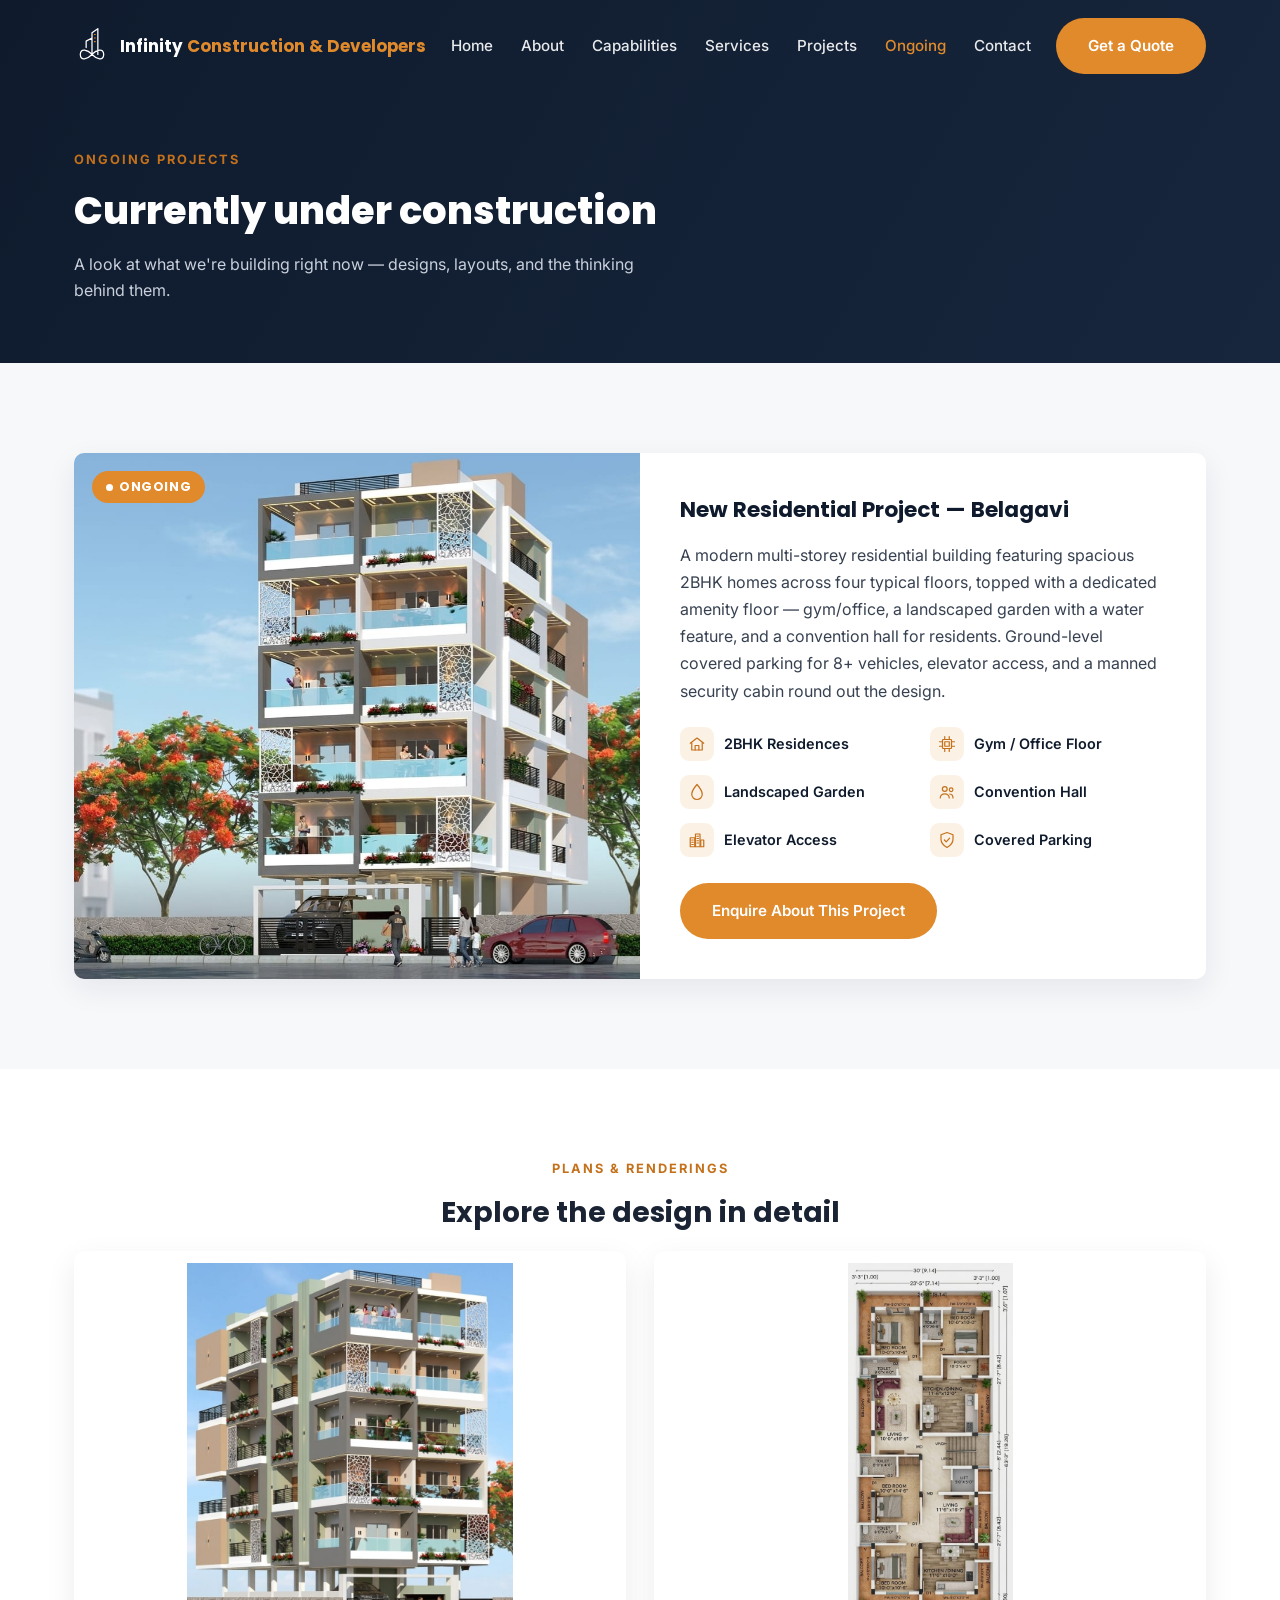
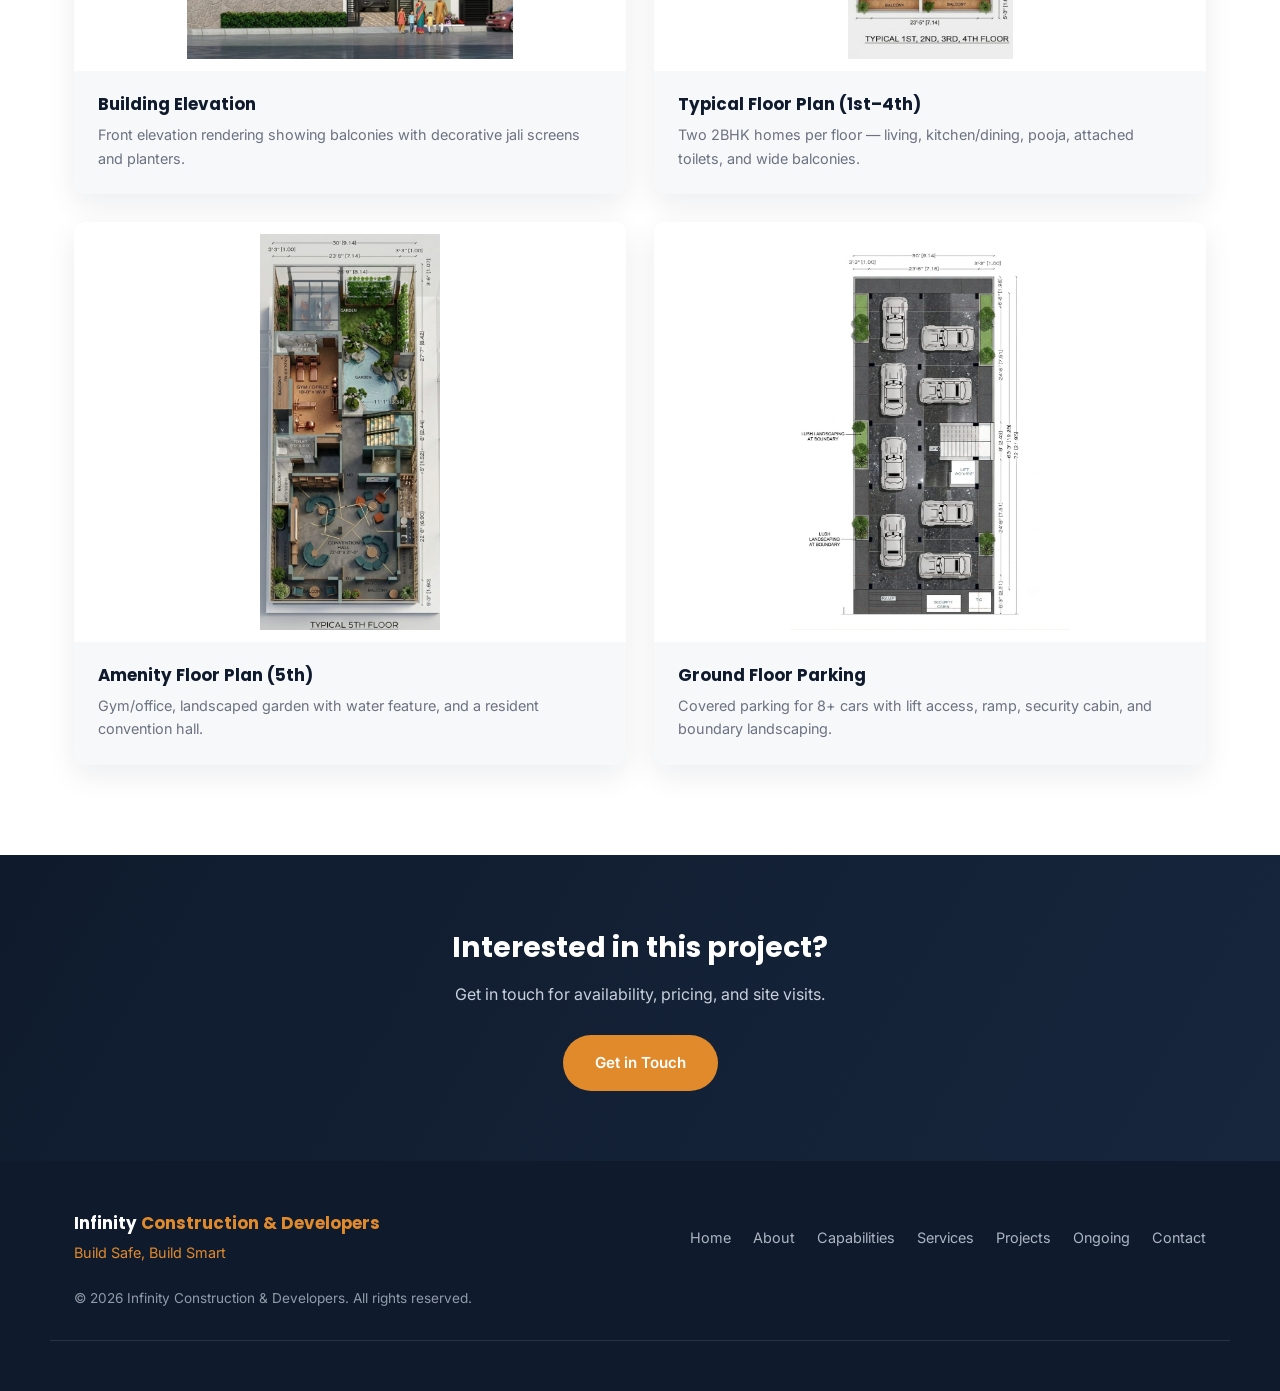
==== ongoing-projects.html @ 9ca8e233 "Move Ongoing Projects to dedicated page with plans gallery, keep homepage teaser" ====
<!DOCTYPE html>
<html lang="en">
<head>
<meta charset="UTF-8">
<meta name="viewport" content="width=device-width, initial-scale=1.0">
<title>Ongoing Projects | Infinity Construction & Developers</title>
<meta name="description" content="Ongoing construction projects by Infinity Construction & Developers in Belagavi — floor plans, amenities, and elevation renderings of residential developments currently under construction.">
<link rel="icon" type="image/svg+xml" href="images/logo.svg">
<link rel="alternate icon" href="images/logo.png">
<link rel="preconnect" href="https://fonts.googleapis.com">
<link rel="preconnect" href="https://fonts.gstatic.com" crossorigin>
<link href="https://fonts.googleapis.com/css2?family=Poppins:wght@500;600;700;800&family=Inter:wght@400;500;600&display=swap" rel="stylesheet">
<link rel="stylesheet" href="css/style.css">
</head>
<body>

<!-- ICON SPRITE -->
<svg style="display:none" aria-hidden="true">
  <symbol id="icon-home" viewBox="0 0 24 24" fill="none" stroke="currentColor" stroke-width="1.6" stroke-linecap="round" stroke-linejoin="round">
    <path d="M3 11l9-7 9 7"/><path d="M5 10v10h14V10"/><path d="M9.5 20v-6h5v6"/>
  </symbol>
  <symbol id="icon-city" viewBox="0 0 24 24" fill="none" stroke="currentColor" stroke-width="1.6" stroke-linecap="round" stroke-linejoin="round">
    <rect x="3" y="9" width="6" height="12"/><rect x="10" y="4" width="6" height="17"/><rect x="17" y="12" width="4" height="9"/><path d="M5 12h2M5 15h2M5 18h2M12 7h2M12 10h2M12 13h2M12 16h2"/>
  </symbol>
  <symbol id="icon-droplet" viewBox="0 0 24 24" fill="none" stroke="currentColor" stroke-width="1.6" stroke-linecap="round" stroke-linejoin="round">
    <path d="M12 2s7 8 7 13a7 7 0 0 1-14 0c0-5 7-13 7-13z"/>
  </symbol>
  <symbol id="icon-shield" viewBox="0 0 24 24" fill="none" stroke="currentColor" stroke-width="1.6" stroke-linecap="round" stroke-linejoin="round">
    <path d="M12 2l8 3v6c0 5-3.5 8.5-8 11-4.5-2.5-8-6-8-11V5z"/><path d="M8.5 12l2.5 2.5 4.5-5"/>
  </symbol>
  <symbol id="icon-cpu" viewBox="0 0 24 24" fill="none" stroke="currentColor" stroke-width="1.6" stroke-linecap="round" stroke-linejoin="round">
    <rect x="6" y="6" width="12" height="12" rx="1"/><rect x="9" y="9" width="6" height="6"/><path d="M9 2v3M15 2v3M9 19v3M15 19v3M2 9h3M2 15h3M19 9h3M19 15h3"/>
  </symbol>
  <symbol id="icon-users" viewBox="0 0 24 24" fill="none" stroke="currentColor" stroke-width="1.6" stroke-linecap="round" stroke-linejoin="round">
    <circle cx="9" cy="8" r="3.2"/><path d="M3 20c0-3.3 2.7-5.5 6-5.5s6 2.2 6 5.5"/><circle cx="17.5" cy="9" r="2.4"/><path d="M15.7 14.7c2.6.3 4.3 2.2 4.3 5.3"/>
  </symbol>
</svg>

<header class="site-header scrolled" id="header">
  <div class="container header-inner">
    <a href="index.html" class="logo">
      <img src="images/logo.svg" alt="Infinity Construction & Developers logo">
      <span class="logo-text">Infinity <em>Construction &amp; Developers</em></span>
    </a>
    <nav class="main-nav" id="mainNav">
      <a href="index.html">Home</a>
      <a href="index.html#about">About</a>
      <a href="index.html#capabilities">Capabilities</a>
      <a href="index.html#services">Services</a>
      <a href="index.html#projects">Projects</a>
      <a href="ongoing-projects.html" class="active">Ongoing</a>
      <a href="index.html#contact">Contact</a>
    </nav>
    <a href="index.html#contact" class="btn btn-primary nav-cta">Get a Quote</a>
    <button class="nav-toggle" id="navToggle" aria-label="Toggle navigation" aria-expanded="false">
      <span></span><span></span><span></span>
    </button>
  </div>
</header>

<main>

  <!-- PAGE BANNER -->
  <section class="page-banner">
    <div class="container">
      <p class="section-eyebrow">Ongoing Projects</p>
      <h1>Currently under construction</h1>
      <p class="page-banner-sub">A look at what we're building right now — designs, layouts, and the thinking behind them.</p>
    </div>
  </section>

  <!-- FEATURED ONGOING PROJECT -->
  <section class="ongoing" id="ongoing">
    <div class="container">
      <div class="ongoing-card reveal">
        <div class="ongoing-media">
          <img src="images/ongoing-elevation-1.jpg" alt="New residential project elevation, Belagavi">
          <span class="ongoing-status">Ongoing</span>
        </div>
        <div class="ongoing-info">
          <h3>New Residential Project — Belagavi</h3>
          <p>A modern multi-storey residential building featuring spacious 2BHK homes across four typical floors, topped with a dedicated amenity floor — gym/office, a landscaped garden with a water feature, and a convention hall for residents. Ground-level covered parking for 8+ vehicles, elevator access, and a manned security cabin round out the design.</p>
          <ul class="ongoing-features">
            <li><span class="icon-badge icon-badge--sm"><svg class="icon"><use href="#icon-home"></use></svg></span>2BHK Residences</li>
            <li><span class="icon-badge icon-badge--sm"><svg class="icon"><use href="#icon-cpu"></use></svg></span>Gym / Office Floor</li>
            <li><span class="icon-badge icon-badge--sm"><svg class="icon"><use href="#icon-droplet"></use></svg></span>Landscaped Garden</li>
            <li><span class="icon-badge icon-badge--sm"><svg class="icon"><use href="#icon-users"></use></svg></span>Convention Hall</li>
            <li><span class="icon-badge icon-badge--sm"><svg class="icon"><use href="#icon-city"></use></svg></span>Elevator Access</li>
            <li><span class="icon-badge icon-badge--sm"><svg class="icon"><use href="#icon-shield"></use></svg></span>Covered Parking</li>
          </ul>
          <a href="index.html#contact" class="btn btn-primary">Enquire About This Project</a>
        </div>
      </div>
    </div>
  </section>

  <!-- PLANS & RENDERINGS -->
  <section class="plans">
    <div class="container">
      <p class="section-eyebrow center reveal">Plans &amp; Renderings</p>
      <h2 class="section-title center reveal">Explore the design in detail</h2>
      <div class="plan-grid">
        <figure class="plan-card reveal">
          <img src="images/ongoing-elevation-2.jpg" alt="Building elevation rendering, front view" loading="lazy">
          <figcaption>
            <h3>Building Elevation</h3>
            <p>Front elevation rendering showing balconies with decorative jali screens and planters.</p>
          </figcaption>
        </figure>
        <figure class="plan-card reveal">
          <img src="images/ongoing-floorplan-typical.jpg" alt="Typical 1st to 4th floor layout plan" loading="lazy">
          <figcaption>
            <h3>Typical Floor Plan (1st–4th)</h3>
            <p>Two 2BHK homes per floor — living, kitchen/dining, pooja, attached toilets, and wide balconies.</p>
          </figcaption>
        </figure>
        <figure class="plan-card reveal">
          <img src="images/ongoing-floorplan-5th.jpg" alt="5th floor amenity layout plan" loading="lazy">
          <figcaption>
            <h3>Amenity Floor Plan (5th)</h3>
            <p>Gym/office, landscaped garden with water feature, and a resident convention hall.</p>
          </figcaption>
        </figure>
        <figure class="plan-card reveal">
          <img src="images/ongoing-parking.jpg" alt="Ground floor parking layout plan" loading="lazy">
          <figcaption>
            <h3>Ground Floor Parking</h3>
            <p>Covered parking for 8+ cars with lift access, ramp, security cabin, and boundary landscaping.</p>
          </figcaption>
        </figure>
      </div>
    </div>
  </section>

  <!-- CTA BANNER -->
  <section class="cta-banner">
    <div class="container cta-inner">
      <h2>Interested in this project?</h2>
      <p>Get in touch for availability, pricing, and site visits.</p>
      <a href="index.html#contact" class="btn btn-primary">Get in Touch</a>
    </div>
  </section>

</main>

<footer class="site-footer">
  <div class="container footer-inner">
    <div class="footer-brand">
      <span class="logo-text">Infinity <em>Construction &amp; Developers</em></span>
      <p>Build Safe, Build Smart</p>
    </div>
    <nav class="footer-nav">
      <a href="index.html">Home</a>
      <a href="index.html#about">About</a>
      <a href="index.html#capabilities">Capabilities</a>
      <a href="index.html#services">Services</a>
      <a href="index.html#projects">Projects</a>
      <a href="ongoing-projects.html">Ongoing</a>
      <a href="index.html#contact">Contact</a>
    </nav>
    <p class="footer-copy">&copy; 2026 Infinity Construction &amp; Developers. All rights reserved.</p>
  </div>
</footer>

<a href="tel:+917507321994" class="floating-call" aria-label="Call us">&#128222;</a>

<script src="js/main.js"></script>
</body>
</html>
---- css/style.css ----
:root{
  --navy: #0f1b2d;
  --navy-light: #17263d;
  --amber: #e08a2c;
  --amber-dark: #c4711b;
  --gray-50: #f7f8fa;
  --gray-200: #e4e7ec;
  --gray-500: #6b7280;
  --gray-700: #374151;
  --text: #1a2333;
  --radius: 10px;
  --shadow: 0 10px 30px rgba(15,27,45,0.08);
  --container: 1180px;
}

*{box-sizing:border-box;margin:0;padding:0;}
html{scroll-behavior:smooth;}
body{
  font-family:'Inter',sans-serif;
  color:var(--text);
  line-height:1.6;
  background:#fff;
}
h1,h2,h3,.logo-text{font-family:'Poppins',sans-serif;}
img{max-width:100%;display:block;}
a{text-decoration:none;color:inherit;}
ul{list-style:none;}

.container{
  max-width:var(--container);
  margin:0 auto;
  padding:0 24px;
}

/* Buttons */
.btn{
  display:inline-block;
  padding:14px 30px;
  border-radius:999px;
  font-weight:600;
  font-size:0.95rem;
  transition:all .25s ease;
  border:2px solid transparent;
}
.btn-primary{
  background:var(--amber);
  color:#fff;
}
.btn-primary:hover{background:var(--amber-dark);transform:translateY(-2px);}
.btn-outline{
  border-color:rgba(255,255,255,0.6);
  color:#fff;
}
.btn-outline:hover{background:rgba(255,255,255,0.12);}

/* Header */
.site-header{
  position:fixed;
  top:0;left:0;right:0;
  z-index:1000;
  background:rgba(15,27,45,0.0);
  transition:background .3s ease, box-shadow .3s ease, padding .3s ease;
  padding:18px 0;
}
.site-header.scrolled{
  background:rgba(15,27,45,0.96);
  box-shadow:0 6px 20px rgba(0,0,0,0.15);
  padding:10px 0;
  backdrop-filter:blur(6px);
}
.header-inner{
  display:flex;
  align-items:center;
  justify-content:space-between;
  gap:20px;
}
.logo{display:flex;align-items:center;gap:10px;}
.logo img{height:40px;width:auto;border-radius:6px;}
.logo-text{color:#fff;font-weight:700;font-size:1.05rem;line-height:1.25;}
.logo-text em{font-style:normal;color:var(--amber);}
.main-nav{display:flex;gap:28px;}
.main-nav a{
  color:#fff;
  font-weight:500;
  font-size:0.95rem;
  opacity:0.9;
  position:relative;
  padding:4px 0;
}
.main-nav a:hover{opacity:1;color:var(--amber);}
.main-nav a.active{opacity:1;color:var(--amber);}
.nav-cta{white-space:nowrap;}
.nav-toggle{
  display:none;
  flex-direction:column;
  gap:5px;
  background:none;
  border:none;
  cursor:pointer;
  padding:6px;
}
.nav-toggle span{
  width:24px;height:2px;background:#fff;display:block;border-radius:2px;
}

/* Hero */
.hero{
  position:relative;
  min-height:100vh;
  display:flex;
  align-items:center;
  color:#fff;
  overflow:hidden;
}
.hero-slides{position:absolute;inset:0;}
.hero-slide{
  position:absolute;inset:0;
  background-size:cover;
  background-position:center;
  transform:scale(1.05);
  opacity:0;
  transition:opacity 1.4s ease;
}
.hero-slide.active{opacity:1;}
.hero-overlay{
  position:absolute;inset:0;
  background:linear-gradient(180deg, rgba(15,27,45,0.75) 0%, rgba(15,27,45,0.55) 45%, rgba(15,27,45,0.92) 100%);
}
.hero-content{
  position:relative;
  z-index:2;
  padding-top:100px;
  max-width:760px;
}
.hero-text-block{
  border-left:3px solid var(--amber);
  padding-left:24px;
  margin-bottom:26px;
  animation:heroFadeIn .8s ease both;
}
@keyframes heroFadeIn{
  from{opacity:0;transform:translateY(16px);}
  to{opacity:1;transform:none;}
}
.eyebrow{
  text-transform:uppercase;
  letter-spacing:1.6px;
  font-size:0.78rem;
  font-weight:700;
  color:var(--amber);
  margin-bottom:16px;
  line-height:1.6;
}
.eyebrow-dash{
  display:inline-block;
  width:22px;height:2px;
  margin-right:10px;
  margin-bottom:2px;
  background:var(--amber);
}
.eyebrow-sep{margin:0 2px;opacity:0.6;font-weight:400;}
.hero h1{
  font-size:clamp(1.9rem, 3.6vw, 2.75rem);
  font-weight:800;
  line-height:1.22;
  margin-bottom:18px;
  text-shadow:0 2px 18px rgba(0,0,0,0.35);
}
.hero h1 .highlight{color:var(--amber);}
.hero-lead{
  font-size:clamp(1rem, 2vw, 1.12rem);
  font-weight:400;
  color:#e7ebf3;
  max-width:560px;
  line-height:1.7;
}
.hero-actions{display:flex;gap:16px;flex-wrap:wrap;margin-top:28px;margin-bottom:32px;}
.hero-rating{display:flex;align-items:center;gap:10px;font-size:0.95rem;opacity:0.9;}
.hero-tagline-footer{
  display:inline-flex;
  align-items:center;
  gap:10px;
  margin-top:48px;
  padding:12px 24px;
  background:var(--amber);
  color:var(--navy);
  font-family:'Poppins',sans-serif;
  font-weight:800;
  font-size:1.15rem;
  letter-spacing:0.8px;
  border-radius:999px;
  box-shadow:0 10px 26px rgba(224,138,44,0.4);
}
.hero-tagline-footer::before{
  content:"";
  width:8px;height:8px;
  border-radius:50%;
  background:var(--navy);
  display:inline-block;
  flex-shrink:0;
}
.stars{color:var(--amber);letter-spacing:2px;}

/* Stats */
.stats{
  background:var(--navy);
  color:#fff;
  padding:40px 0;
  margin-top:-4px;
}
.stats-grid{
  display:grid;
  grid-template-columns:repeat(4,1fr);
  gap:20px;
  text-align:center;
}
.stat-num{
  font-family:'Poppins',sans-serif;
  font-size:1.8rem;
  font-weight:800;
  color:var(--amber);
}
.stat-plus{
  font-family:'Poppins',sans-serif;
  font-size:1.3rem;
  font-weight:800;
  color:var(--amber);
}
.stat p{font-size:0.9rem;color:#c9d0dc;margin-top:4px;}

/* Section generic */
section{padding:90px 0;}
.section-eyebrow{
  text-transform:uppercase;
  letter-spacing:2px;
  font-size:0.8rem;
  font-weight:700;
  color:var(--amber-dark);
  margin-bottom:10px;
}
.section-title{
  font-size:clamp(1.4rem,2.2vw,1.9rem);
  font-weight:700;
  margin-bottom:16px;
  max-width:700px;
}
.section-sub{
  color:var(--gray-500);
  max-width:620px;
  margin:0 auto 40px;
  font-size:1rem;
}
.center{margin-left:auto;margin-right:auto;text-align:center;}

/* Icon badges */
.icon-badge{
  width:56px;height:56px;
  border-radius:14px;
  background:rgba(224,138,44,0.12);
  display:flex;align-items:center;justify-content:center;
  margin-bottom:18px;
}
.icon-badge .icon{width:28px;height:28px;color:var(--amber-dark);}
.icon-badge--navy{background:rgba(15,27,45,0.06);}
.icon-badge--navy .icon{color:var(--navy);}
.icon-badge--sm{width:34px;height:34px;border-radius:9px;margin-bottom:0;flex-shrink:0;}
.icon-badge--sm .icon{width:18px;height:18px;}

/* Scroll reveal */
.reveal{
  opacity:0;
  transform:translateY(24px);
  transition:opacity .6s ease, transform .6s ease;
}
.reveal.visible{opacity:1;transform:none;}
@media (prefers-reduced-motion: reduce){
  .reveal{transition:none;opacity:1;transform:none;}
}

/* About */
.about{background:var(--gray-50);}
.about-grid{
  display:grid;
  grid-template-columns:1fr;
  max-width:860px;
  margin:0 auto;
}
.about-copy h2{font-size:clamp(1.4rem,2.4vw,1.9rem);margin-bottom:20px;}
.about-copy p{color:var(--gray-700);margin-bottom:16px;}
.vm-grid{
  display:grid;
  grid-template-columns:1fr 1fr;
  gap:20px;
  margin-top:30px;
}
.vm-card{
  background:#fff;
  border-radius:var(--radius);
  padding:24px;
  box-shadow:var(--shadow);
  border-top:3px solid var(--amber);
}
.vm-card h3{margin-bottom:10px;font-size:1.1rem;}
.vm-card p{font-size:0.92rem;color:var(--gray-700);margin:0;}

/* Services */
.services-grid{
  display:grid;
  grid-template-columns:repeat(3,1fr);
  gap:24px;
}
.service-card{
  background:#fff;
  border:1px solid var(--gray-200);
  border-radius:var(--radius);
  padding:32px 26px;
  transition:transform .25s ease, box-shadow .25s ease, border-color .25s ease;
}
.service-card:hover{
  transform:translateY(-6px);
  box-shadow:var(--shadow);
  border-color:transparent;
}
.service-icon{font-size:2rem;margin-bottom:16px;}
.service-card h3{font-size:1.1rem;margin-bottom:8px;}
.service-card p{color:var(--gray-500);font-size:0.93rem;}

/* Capabilities (What We Build) */
.capabilities-grid{
  display:grid;
  grid-template-columns:repeat(3,1fr);
  gap:24px;
}
.cap-card{
  background:var(--gray-50);
  border-radius:var(--radius);
  padding:32px 26px;
  transition:transform .25s ease, box-shadow .25s ease;
}
.cap-card:hover{transform:translateY(-6px);box-shadow:var(--shadow);}
.cap-card h3{font-size:1.1rem;margin-bottom:8px;}
.cap-card p{color:var(--gray-500);font-size:0.93rem;}

/* Why choose us */
.why-us{background:var(--gray-50);}
.why-grid{
  display:grid;
  grid-template-columns:repeat(3,1fr);
  gap:24px;
}
.why-card{
  background:#fff;
  border-radius:var(--radius);
  padding:30px 26px;
  border:1px solid var(--gray-200);
}
.why-card h3{font-size:1.05rem;margin-bottom:8px;}
.why-card p{color:var(--gray-500);font-size:0.92rem;}

/* Process */
.process-grid{
  display:grid;
  grid-template-columns:repeat(4,1fr);
  gap:28px;
  position:relative;
}
.process-step{
  position:relative;
  padding-top:8px;
}
.process-step::before{
  content:"";
  position:absolute;
  top:26px;left:calc(50% + 30px);
  width:calc(100% - 30px);
  height:2px;
  background:var(--gray-200);
}
.process-step:last-child::before{display:none;}
.process-num{
  display:flex;align-items:center;justify-content:center;
  width:52px;height:52px;
  border-radius:50%;
  background:var(--navy);
  color:var(--amber);
  font-family:'Poppins',sans-serif;
  font-weight:700;
  font-size:1.1rem;
  margin:0 auto 18px;
  position:relative;
  z-index:1;
}
.process-step{text-align:center;}
.process-step h3{font-size:1.02rem;margin-bottom:8px;}
.process-step p{color:var(--gray-500);font-size:0.9rem;}

/* Projects gallery */
.projects{background:var(--gray-50);}
.gallery-grid{
  display:grid;
  grid-template-columns:repeat(3,1fr);
  gap:16px;
}
.gallery-card{
  position:relative;
  border-radius:var(--radius);
  overflow:hidden;
  box-shadow:var(--shadow);
  background:#fff;
}
.gallery-num{
  position:absolute;
  top:14px;left:14px;
  z-index:2;
  background:rgba(15,27,45,0.8);
  color:var(--amber);
  font-family:'Poppins',sans-serif;
  font-weight:700;
  font-size:0.82rem;
  padding:4px 11px;
  border-radius:6px;
  letter-spacing:0.5px;
}
.gallery-card img{
  width:100%;
  height:240px;
  object-fit:cover;
  display:block;
  transition:transform .4s ease;
}
.gallery-card:hover img{transform:scale(1.06);}
.gallery-caption{padding:14px 18px 18px;}
.gallery-caption h3{font-size:1rem;margin-bottom:2px;}
.gallery-caption p{font-size:0.85rem;color:var(--gray-500);}

/* Ongoing project */
.ongoing{background:var(--gray-50);}
.ongoing-card{
  display:grid;
  grid-template-columns:1fr 1fr;
  gap:0;
  background:#fff;
  border-radius:var(--radius);
  overflow:hidden;
  box-shadow:var(--shadow);
}
.ongoing-media{position:relative;min-height:340px;}
.ongoing-media img{width:100%;height:100%;object-fit:cover;position:absolute;inset:0;}
.ongoing-status{
  position:absolute;
  top:18px;left:18px;
  z-index:2;
  background:var(--amber);
  color:#fff;
  font-family:'Poppins',sans-serif;
  font-weight:700;
  font-size:0.78rem;
  letter-spacing:0.6px;
  text-transform:uppercase;
  padding:6px 14px;
  border-radius:999px;
  display:inline-flex;
  align-items:center;
  gap:6px;
}
.ongoing-status::before{
  content:"";
  width:7px;height:7px;
  border-radius:50%;
  background:#fff;
  display:inline-block;
  animation:pulseDot 1.6s ease-in-out infinite;
}
@keyframes pulseDot{
  0%,100%{opacity:1;}
  50%{opacity:0.35;}
}
.ongoing-info{padding:40px;}
.ongoing-info h3{font-size:1.35rem;margin-bottom:14px;color:var(--navy);}
.ongoing-info p{color:var(--gray-700);margin-bottom:22px;line-height:1.7;}
.ongoing-features{
  display:grid;
  grid-template-columns:1fr 1fr;
  gap:14px;
  margin-bottom:26px;
}
.ongoing-features li{
  display:flex;
  align-items:center;
  gap:10px;
  font-size:0.9rem;
  font-weight:600;
  color:var(--navy);
}
.ongoing-thumbs{
  display:grid;
  grid-template-columns:repeat(4,1fr);
  gap:10px;
  margin-bottom:26px;
}
.ongoing-thumbs img{
  width:100%;
  height:80px;
  object-fit:cover;
  border-radius:8px;
  cursor:pointer;
  transition:transform .25s ease, box-shadow .25s ease;
}
.ongoing-thumbs img:hover{transform:scale(1.05);box-shadow:var(--shadow);}

/* Ongoing projects page */
.page-banner{
  background:linear-gradient(120deg, var(--navy), var(--navy-light));
  color:#fff;
  padding:150px 0 60px;
}
.page-banner h1{
  font-size:clamp(1.7rem,3vw,2.4rem);
  font-weight:800;
  margin-bottom:10px;
}
.page-banner-sub{color:#c9d0dc;max-width:560px;}
.plans{background:#fff;}
.plan-grid{
  display:grid;
  grid-template-columns:repeat(2,1fr);
  gap:28px;
}
.plan-card{
  background:var(--gray-50);
  border-radius:var(--radius);
  overflow:hidden;
  box-shadow:var(--shadow);
}
.plan-card img{
  width:100%;
  height:420px;
  object-fit:contain;
  background:#fff;
  padding:12px;
}
.plan-card figcaption{padding:20px 24px 24px;}
.plan-card h3{font-size:1.05rem;margin-bottom:6px;color:var(--navy);}
.plan-card p{font-size:0.9rem;color:var(--gray-500);}

/* Team */
.team-rows{
  display:flex;
  flex-direction:column;
  gap:56px;
}
.team-row{
  display:grid;
  grid-template-columns:320px 1fr;
  gap:44px;
  align-items:center;
}
.team-row--reverse{
  grid-template-columns:1fr 320px;
}
.team-row--reverse .team-photo{order:2;}
.team-row--reverse .team-info{order:1;}
.team-photo img{
  width:100%;
  aspect-ratio:4/3;
  object-fit:cover;
  border-radius:var(--radius);
  box-shadow:var(--shadow);
}
.team-info h3{
  font-size:1.2rem;
  margin-bottom:14px;
  color:var(--navy);
}
.team-info p{
  color:var(--gray-700);
  font-size:0.96rem;
  line-height:1.7;
}
.team-info strong{color:var(--navy);}

/* CTA banner */
.cta-banner{
  background:linear-gradient(120deg, var(--navy), var(--navy-light));
  color:#fff;
  padding:70px 0;
}
.cta-inner{text-align:center;}
.cta-inner h2{font-size:clamp(1.3rem,2.2vw,1.8rem);margin-bottom:12px;}
.cta-inner p{color:#c9d0dc;margin-bottom:28px;}

/* Contact */
.contact-grid{
  display:grid;
  grid-template-columns:0.9fr 1.1fr;
  gap:60px;
}
.contact-info h2{font-size:clamp(1.4rem,2.2vw,1.8rem);margin:8px 0 16px;}
.contact-info p{color:var(--gray-700);margin-bottom:24px;}
.contact-list li{margin-bottom:12px;font-size:0.98rem;}
.contact-list a{color:var(--amber-dark);font-weight:600;}
.contact-form{
  display:flex;
  flex-direction:column;
  gap:6px;
  background:var(--gray-50);
  padding:32px;
  border-radius:var(--radius);
}
.contact-form label{font-size:0.85rem;font-weight:600;margin-top:10px;color:var(--gray-700);}
.contact-form input,.contact-form textarea{
  padding:12px 14px;
  border:1px solid var(--gray-200);
  border-radius:8px;
  font-family:inherit;
  font-size:0.95rem;
  background:#fff;
}
.contact-form input:focus,.contact-form textarea:focus{
  outline:none;
  border-color:var(--amber);
}
.contact-form button{margin-top:18px;}
.form-note{font-size:0.88rem;color:var(--gray-500);margin-top:10px;min-height:1.2em;}

/* Footer */
.site-footer{
  background:var(--navy);
  color:#c9d0dc;
  padding:50px 0 30px;
}
.footer-inner{
  display:flex;
  flex-wrap:wrap;
  justify-content:space-between;
  align-items:center;
  gap:24px;
  border-bottom:1px solid rgba(255,255,255,0.1);
  padding-bottom:30px;
  margin-bottom:20px;
}
.footer-brand p{color:var(--amber);font-size:0.9rem;margin-top:4px;}
.footer-nav{display:flex;gap:22px;flex-wrap:wrap;}
.footer-nav a{font-size:0.9rem;opacity:0.85;}
.footer-nav a:hover{color:var(--amber);opacity:1;}
.footer-copy{font-size:0.85rem;opacity:0.7;text-align:center;}

/* Floating call button (mobile) */
.floating-call{
  position:fixed;
  bottom:22px;right:22px;
  width:54px;height:54px;
  background:var(--amber);
  color:#fff;
  border-radius:50%;
  display:none;
  align-items:center;justify-content:center;
  font-size:1.4rem;
  box-shadow:0 8px 20px rgba(224,138,44,0.5);
  z-index:999;
}

/* Responsive */
@media (max-width: 960px){
  .contact-grid{grid-template-columns:1fr;}
  .services-grid,.capabilities-grid,.why-grid{grid-template-columns:repeat(2,1fr);}
  .process-grid{grid-template-columns:repeat(2,1fr);row-gap:40px;}
  .process-step::before{display:none;}
  .gallery-grid{grid-template-columns:repeat(2,1fr);}
  .ongoing-card{grid-template-columns:1fr;}
  .ongoing-media{min-height:260px;}
  .ongoing-info{padding:30px;}
  .plan-grid{grid-template-columns:1fr;}
  .plan-card img{height:340px;}
  .team-row,.team-row--reverse{grid-template-columns:1fr;}
  .team-row--reverse .team-photo,.team-row--reverse .team-info{order:initial;}
  .team-photo{max-width:360px;margin:0 auto;}
  .stats-grid{grid-template-columns:repeat(2,1fr);}
}

@media (max-width: 860px){
  .main-nav{
    position:fixed;
    top:0;right:0;
    height:100vh;
    width:78%;
    max-width:320px;
    background:var(--navy);
    flex-direction:column;
    padding:100px 30px 30px;
    gap:22px;
    transform:translateX(100%);
    transition:transform .3s ease;
  }
  .main-nav.open{transform:translateX(0);}
  .nav-toggle{display:flex;}
  .nav-cta{display:none;}
  .vm-grid{grid-template-columns:1fr;}
  .ongoing-features{grid-template-columns:1fr;}
  .ongoing-thumbs{grid-template-columns:repeat(2,1fr);}
  .services-grid,.capabilities-grid,.why-grid,.process-grid{grid-template-columns:1fr;}
  .gallery-grid{grid-template-columns:1fr;}
  .floating-call{display:flex;}
  section{padding:60px 0;}
}
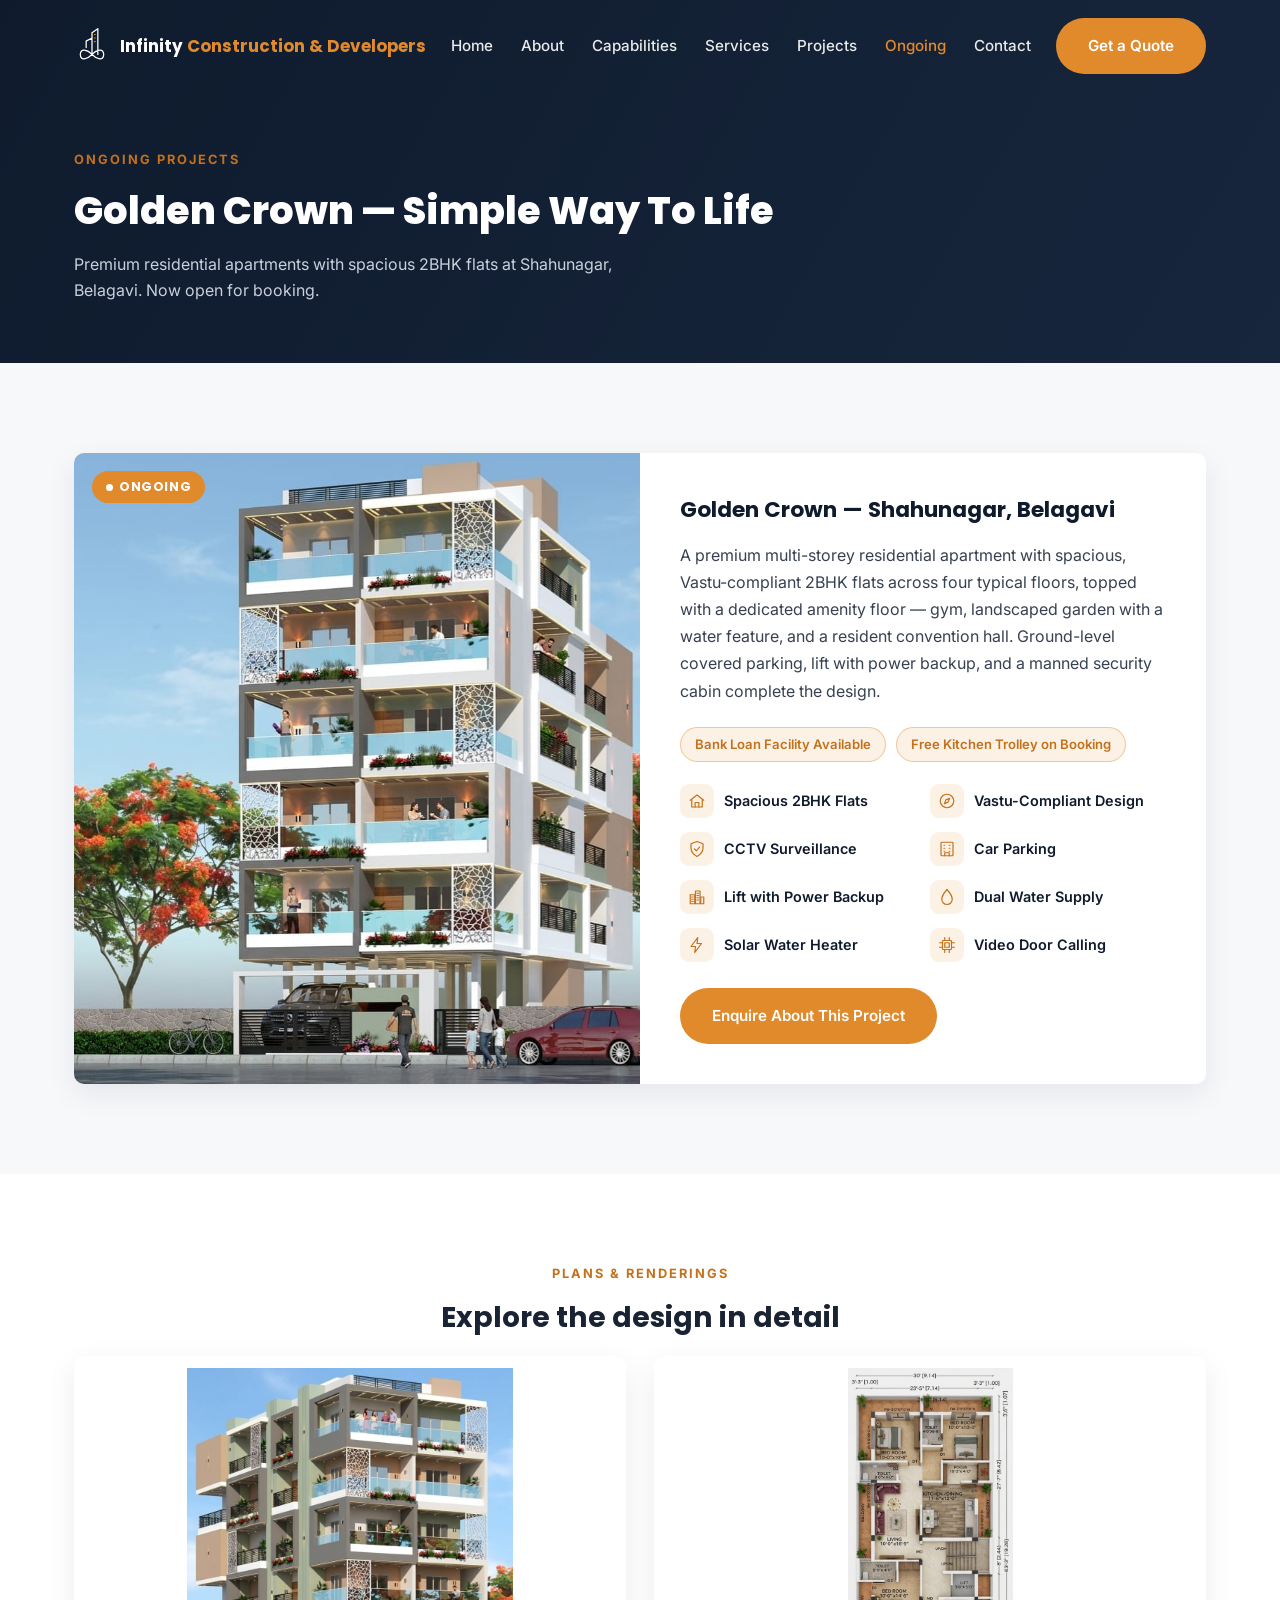
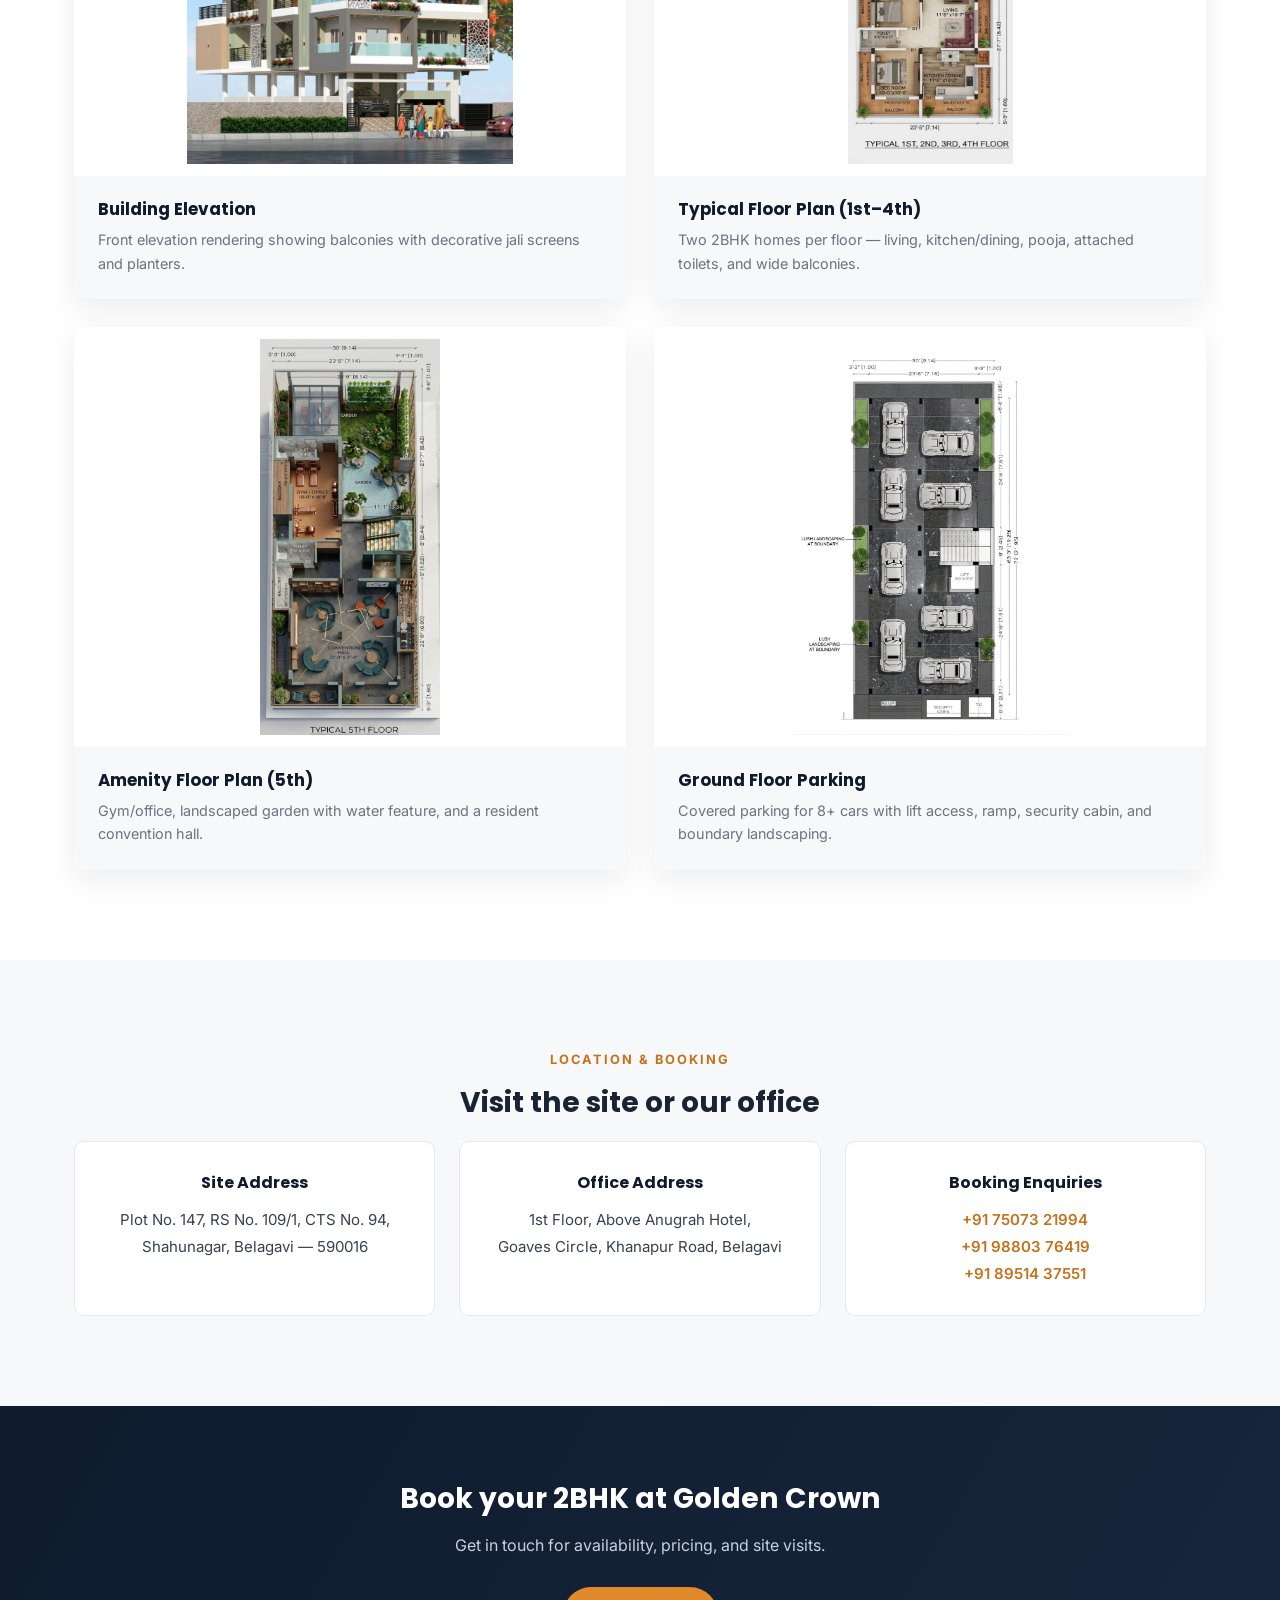
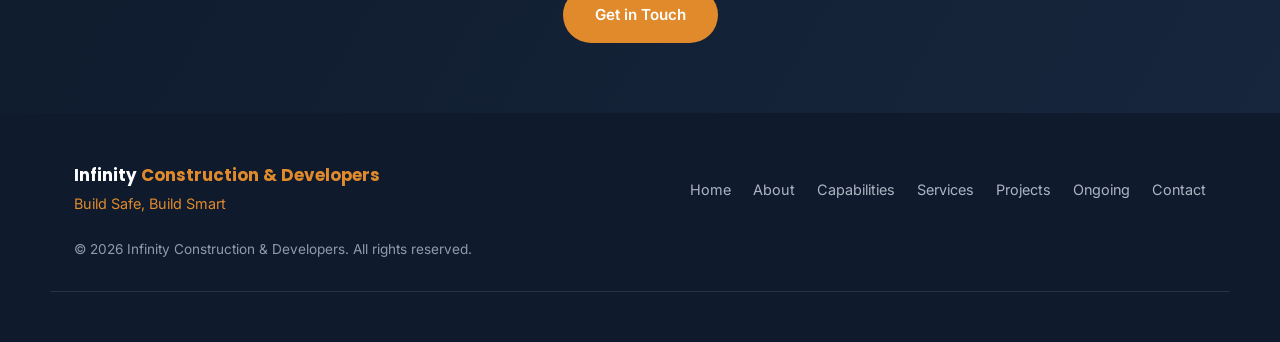
==== commit 19f95759: "Add real Golden Crown project details from site banner (name, amenities, addresses, booking contacts" ====
--- a/ongoing-projects.html
+++ b/ongoing-projects.html
@@ -3,8 +3,8 @@
 <head>
 <meta charset="UTF-8">
 <meta name="viewport" content="width=device-width, initial-scale=1.0">
-<title>Ongoing Projects | Infinity Construction & Developers</title>
-<meta name="description" content="Ongoing construction projects by Infinity Construction & Developers in Belagavi — floor plans, amenities, and elevation renderings of residential developments currently under construction.">
+<title>Golden Crown — Ongoing Project | Infinity Construction & Developers</title>
+<meta name="description" content="Golden Crown by Infinity Construction & Developers — premium residential apartments with spacious 2BHK flats at Shahunagar, Belagavi. Floor plans, amenities, and booking details.">
 <link rel="icon" type="image/svg+xml" href="images/logo.svg">
 <link rel="alternate icon" href="images/logo.png">
 <link rel="preconnect" href="https://fonts.googleapis.com">
@@ -33,6 +33,15 @@
   </symbol>
   <symbol id="icon-users" viewBox="0 0 24 24" fill="none" stroke="currentColor" stroke-width="1.6" stroke-linecap="round" stroke-linejoin="round">
     <circle cx="9" cy="8" r="3.2"/><path d="M3 20c0-3.3 2.7-5.5 6-5.5s6 2.2 6 5.5"/><circle cx="17.5" cy="9" r="2.4"/><path d="M15.7 14.7c2.6.3 4.3 2.2 4.3 5.3"/>
+  </symbol>
+  <symbol id="icon-building" viewBox="0 0 24 24" fill="none" stroke="currentColor" stroke-width="1.6" stroke-linecap="round" stroke-linejoin="round">
+    <rect x="4" y="3" width="16" height="18" rx="1"/><path d="M9 21v-4h6v4"/><path d="M8 7h1M8 11h1M8 15h1M15 7h1M15 11h1M15 15h1"/>
+  </symbol>
+  <symbol id="icon-compass" viewBox="0 0 24 24" fill="none" stroke="currentColor" stroke-width="1.6" stroke-linecap="round" stroke-linejoin="round">
+    <circle cx="12" cy="12" r="9"/><path d="M15.5 8.5l-2 5-5 2 2-5 5-2z"/>
+  </symbol>
+  <symbol id="icon-bolt" viewBox="0 0 24 24" fill="none" stroke="currentColor" stroke-width="1.6" stroke-linecap="round" stroke-linejoin="round">
+    <path d="M13 2 4 14h6l-1 8 9-12h-6l1-8z"/>
   </symbol>
 </svg>
 
@@ -64,8 +73,8 @@
   <section class="page-banner">
     <div class="container">
       <p class="section-eyebrow">Ongoing Projects</p>
-      <h1>Currently under construction</h1>
-      <p class="page-banner-sub">A look at what we're building right now — designs, layouts, and the thinking behind them.</p>
+      <h1>Golden Crown — Simple Way To Life</h1>
+      <p class="page-banner-sub">Premium residential apartments with spacious 2BHK flats at Shahunagar, Belagavi. Now open for booking.</p>
     </div>
   </section>
 
@@ -78,15 +87,21 @@
           <span class="ongoing-status">Ongoing</span>
         </div>
         <div class="ongoing-info">
-          <h3>New Residential Project — Belagavi</h3>
-          <p>A modern multi-storey residential building featuring spacious 2BHK homes across four typical floors, topped with a dedicated amenity floor — gym/office, a landscaped garden with a water feature, and a convention hall for residents. Ground-level covered parking for 8+ vehicles, elevator access, and a manned security cabin round out the design.</p>
+          <h3>Golden Crown — Shahunagar, Belagavi</h3>
+          <p>A premium multi-storey residential apartment with spacious, Vastu-compliant 2BHK flats across four typical floors, topped with a dedicated amenity floor — gym, landscaped garden with a water feature, and a resident convention hall. Ground-level covered parking, lift with power backup, and a manned security cabin complete the design.</p>
+          <div class="offer-chips">
+            <span class="offer-chip">Bank Loan Facility Available</span>
+            <span class="offer-chip">Free Kitchen Trolley on Booking</span>
+          </div>
           <ul class="ongoing-features">
-            <li><span class="icon-badge icon-badge--sm"><svg class="icon"><use href="#icon-home"></use></svg></span>2BHK Residences</li>
-            <li><span class="icon-badge icon-badge--sm"><svg class="icon"><use href="#icon-cpu"></use></svg></span>Gym / Office Floor</li>
-            <li><span class="icon-badge icon-badge--sm"><svg class="icon"><use href="#icon-droplet"></use></svg></span>Landscaped Garden</li>
-            <li><span class="icon-badge icon-badge--sm"><svg class="icon"><use href="#icon-users"></use></svg></span>Convention Hall</li>
-            <li><span class="icon-badge icon-badge--sm"><svg class="icon"><use href="#icon-city"></use></svg></span>Elevator Access</li>
-            <li><span class="icon-badge icon-badge--sm"><svg class="icon"><use href="#icon-shield"></use></svg></span>Covered Parking</li>
+            <li><span class="icon-badge icon-badge--sm"><svg class="icon"><use href="#icon-home"></use></svg></span>Spacious 2BHK Flats</li>
+            <li><span class="icon-badge icon-badge--sm"><svg class="icon"><use href="#icon-compass"></use></svg></span>Vastu-Compliant Design</li>
+            <li><span class="icon-badge icon-badge--sm"><svg class="icon"><use href="#icon-shield"></use></svg></span>CCTV Surveillance</li>
+            <li><span class="icon-badge icon-badge--sm"><svg class="icon"><use href="#icon-building"></use></svg></span>Car Parking</li>
+            <li><span class="icon-badge icon-badge--sm"><svg class="icon"><use href="#icon-city"></use></svg></span>Lift with Power Backup</li>
+            <li><span class="icon-badge icon-badge--sm"><svg class="icon"><use href="#icon-droplet"></use></svg></span>Dual Water Supply</li>
+            <li><span class="icon-badge icon-badge--sm"><svg class="icon"><use href="#icon-bolt"></use></svg></span>Solar Water Heater</li>
+            <li><span class="icon-badge icon-badge--sm"><svg class="icon"><use href="#icon-cpu"></use></svg></span>Video Door Calling</li>
           </ul>
           <a href="index.html#contact" class="btn btn-primary">Enquire About This Project</a>
         </div>
@@ -132,10 +147,36 @@
     </div>
   </section>
 
+  <!-- LOCATION & BOOKING -->
+  <section class="project-contact">
+    <div class="container">
+      <p class="section-eyebrow center reveal">Location &amp; Booking</p>
+      <h2 class="section-title center reveal">Visit the site or our office</h2>
+      <div class="project-contact-grid">
+        <div class="project-contact-card reveal">
+          <h3>Site Address</h3>
+          <p>Plot No. 147, RS No. 109/1, CTS No. 94,<br>Shahunagar, Belagavi — 590016</p>
+        </div>
+        <div class="project-contact-card reveal">
+          <h3>Office Address</h3>
+          <p>1st Floor, Above Anugrah Hotel,<br>Goaves Circle, Khanapur Road, Belagavi</p>
+        </div>
+        <div class="project-contact-card reveal">
+          <h3>Booking Enquiries</h3>
+          <p>
+            <a href="tel:+917507321994">+91 75073 21994</a><br>
+            <a href="tel:+919880376419">+91 98803 76419</a><br>
+            <a href="tel:+918951437551">+91 89514 37551</a>
+          </p>
+        </div>
+      </div>
+    </div>
+  </section>
+
   <!-- CTA BANNER -->
   <section class="cta-banner">
     <div class="container cta-inner">
-      <h2>Interested in this project?</h2>
+      <h2>Book your 2BHK at Golden Crown</h2>
       <p>Get in touch for availability, pricing, and site visits.</p>
       <a href="index.html#contact" class="btn btn-primary">Get in Touch</a>
     </div>
--- a/css/style.css
+++ b/css/style.css
@@ -508,6 +508,17 @@
 }
 .ongoing-thumbs img:hover{transform:scale(1.05);box-shadow:var(--shadow);}
 
+.offer-chips{display:flex;flex-wrap:wrap;gap:10px;margin-bottom:22px;}
+.offer-chip{
+  background:rgba(224,138,44,0.12);
+  color:var(--amber-dark);
+  border:1px solid rgba(224,138,44,0.4);
+  font-weight:600;
+  font-size:0.82rem;
+  padding:6px 14px;
+  border-radius:999px;
+}
+
 /* Ongoing projects page */
 .page-banner{
   background:linear-gradient(120deg, var(--navy), var(--navy-light));
@@ -542,6 +553,22 @@
 .plan-card figcaption{padding:20px 24px 24px;}
 .plan-card h3{font-size:1.05rem;margin-bottom:6px;color:var(--navy);}
 .plan-card p{font-size:0.9rem;color:var(--gray-500);}
+.project-contact{background:var(--gray-50);}
+.project-contact-grid{
+  display:grid;
+  grid-template-columns:repeat(3,1fr);
+  gap:24px;
+}
+.project-contact-card{
+  background:#fff;
+  border-radius:var(--radius);
+  padding:28px;
+  border:1px solid var(--gray-200);
+  text-align:center;
+}
+.project-contact-card h3{font-size:1rem;margin-bottom:10px;color:var(--navy);}
+.project-contact-card p{color:var(--gray-700);font-size:0.94rem;line-height:1.8;}
+.project-contact-card a{color:var(--amber-dark);font-weight:600;}
 
 /* Team */
 .team-rows{
@@ -672,6 +699,7 @@
   .ongoing-info{padding:30px;}
   .plan-grid{grid-template-columns:1fr;}
   .plan-card img{height:340px;}
+  .project-contact-grid{grid-template-columns:1fr;}
   .team-row,.team-row--reverse{grid-template-columns:1fr;}
   .team-row--reverse .team-photo,.team-row--reverse .team-info{order:initial;}
   .team-photo{max-width:360px;margin:0 auto;}
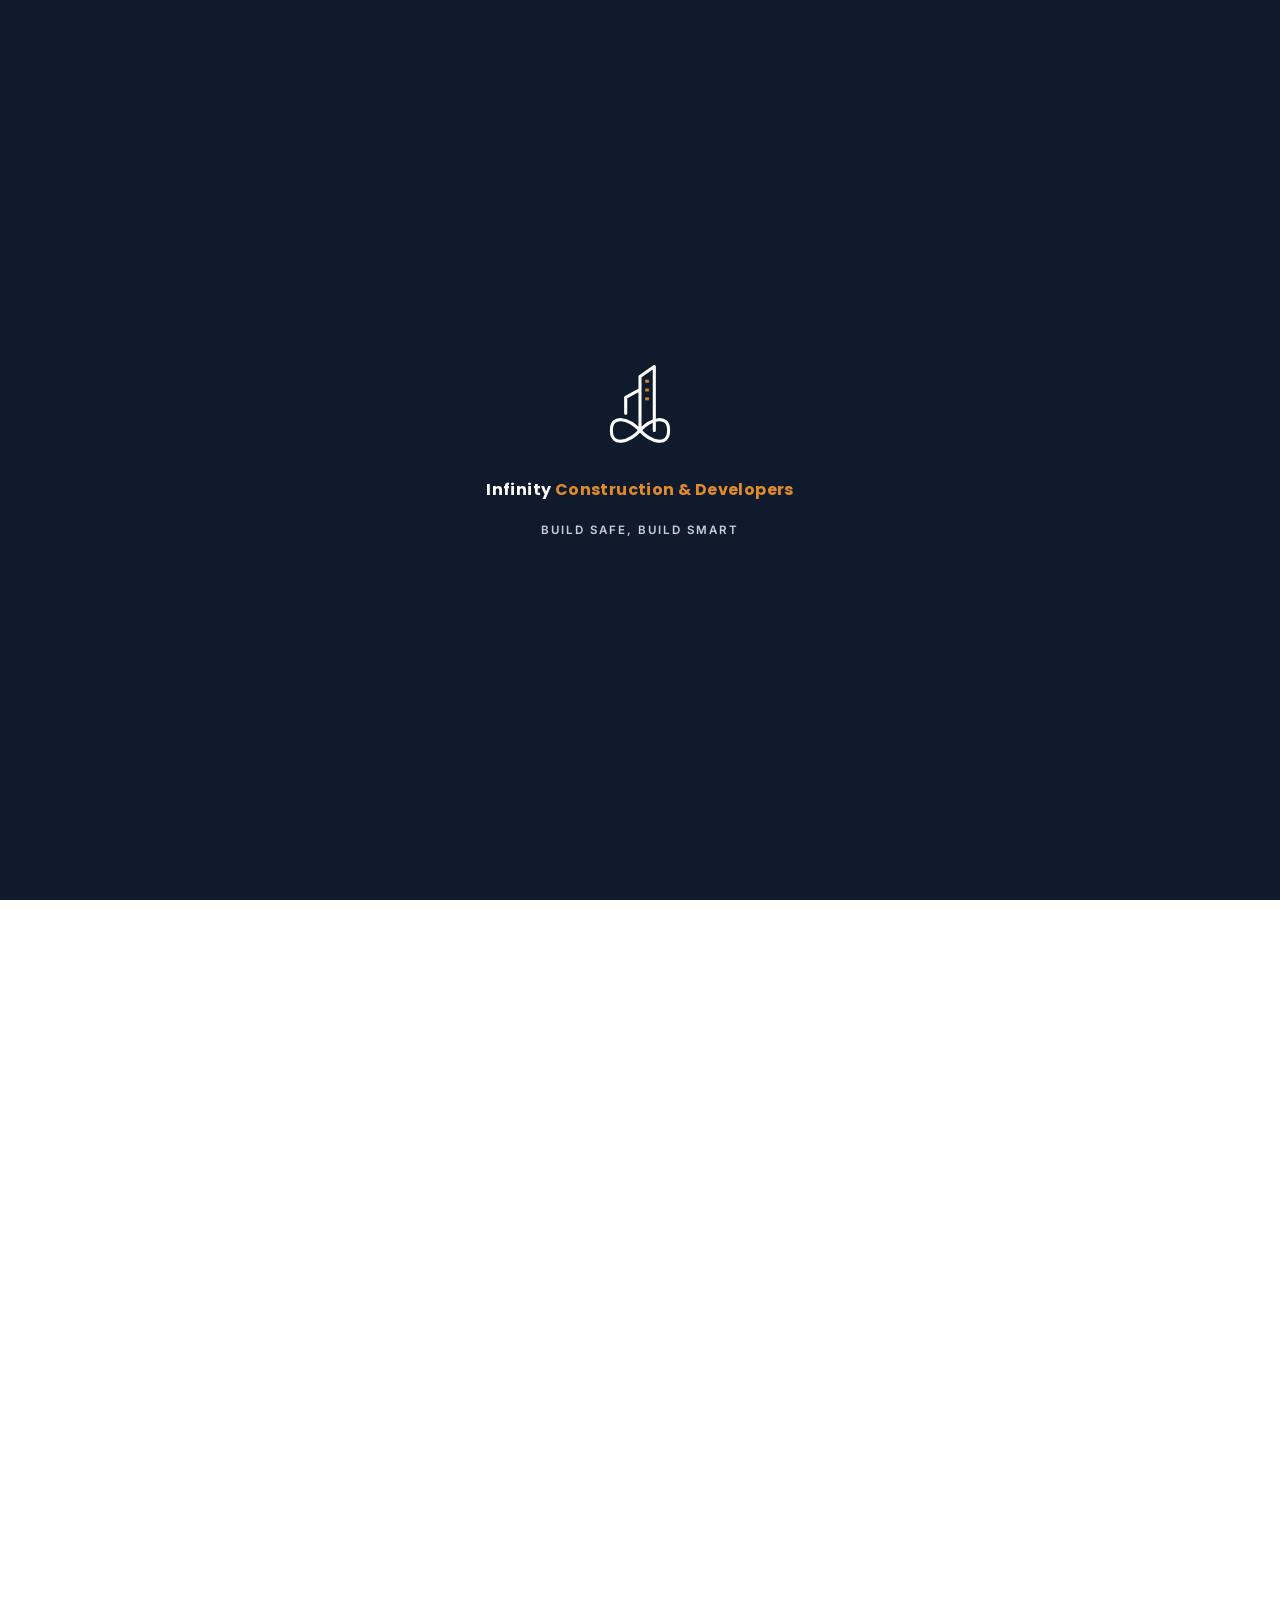
==== commit 248af9bd: "Rewrite site copy for corporate tone, add motion polish, splash screen, and working contact form - R" ====
--- a/ongoing-projects.html
+++ b/ongoing-projects.html
@@ -4,7 +4,7 @@
 <meta charset="UTF-8">
 <meta name="viewport" content="width=device-width, initial-scale=1.0">
 <title>Golden Crown — Ongoing Project | Infinity Construction & Developers</title>
-<meta name="description" content="Golden Crown by Infinity Construction & Developers — premium residential apartments with spacious 2BHK flats at Shahunagar, Belagavi. Floor plans, amenities, and booking details.">
+<meta name="description" content="Golden Crown by Infinity Construction & Developers — premium, Vastu-compliant 2BHK apartments at Shahunagar, Belagavi. Explore floor plans, amenities, and booking details.">
 <link rel="icon" type="image/svg+xml" href="images/logo.svg">
 <link rel="alternate icon" href="images/logo.png">
 <link rel="preconnect" href="https://fonts.googleapis.com">
@@ -13,6 +13,59 @@
 <link rel="stylesheet" href="css/style.css">
 </head>
 <body>
+
+<!-- SPLASH SCREEN -->
+<div class="splash" id="splash">
+  <div class="splash-logo">
+    <svg xmlns="http://www.w3.org/2000/svg" viewBox="0 0 400 450" role="img" aria-label="Infinity Construction &amp; Developers logo">
+      <defs>
+        <style>
+          .logo-path{fill:none;stroke:#ffffff;stroke-width:14;stroke-linecap:round;stroke-linejoin:round;stroke-dasharray:2200;stroke-dashoffset:2200;animation:drawLogo 1.6s cubic-bezier(0.4,0,0.2,1) forwards;}
+          .window{fill:#e08a2c;opacity:0;transform-origin:center;animation:popWindow .4s cubic-bezier(0.34,1.56,0.64,1) forwards;}
+          .window-1{animation-delay:1.05s;}
+          .window-2{animation-delay:1.15s;}
+          .window-3{animation-delay:1.25s;}
+          @keyframes drawLogo{0%{stroke-dashoffset:2200;}100%{stroke-dashoffset:0;}}
+          @keyframes popWindow{0%{opacity:0;transform:scale(0);}100%{opacity:1;transform:scale(1);}}
+          @media (prefers-reduced-motion: reduce){.logo-path{animation:none;stroke-dashoffset:0;}.window{animation:none;opacity:1;transform:scale(1);}}
+        </style>
+      </defs>
+      <path class="logo-path" d="
+        M 200,320
+        C 150,375 70,395 70,320
+        C 70,245 150,265 200,320
+        C 250,375 330,395 330,320
+        C 330,245 250,265 200,320
+        L 200,75
+        L 265,30
+        L 265,320
+        M 200,135
+        L 135,170
+        L 135,242
+      " />
+      <rect class="window window-1" x="223" y="90" width="18" height="12" rx="2" />
+      <rect class="window window-2" x="223" y="130" width="18" height="12" rx="2" />
+      <rect class="window window-3" x="223" y="170" width="18" height="12" rx="2" />
+    </svg>
+  </div>
+  <p class="splash-word">Infinity <em>Construction &amp; Developers</em></p>
+  <p class="splash-tagline">Build Safe, Build Smart</p>
+</div>
+<script>
+(function(){
+  var splash = document.getElementById('splash');
+  var reduce = window.matchMedia && window.matchMedia('(prefers-reduced-motion: reduce)').matches;
+  var navEntries = performance.getEntriesByType ? performance.getEntriesByType('navigation') : [];
+  var isReload = navEntries.length ? navEntries[0].type === 'reload' : false;
+  var seenBefore = sessionStorage.getItem('infinitySplashSeen') === '1';
+  if (reduce || (seenBefore && !isReload)) {
+    splash.style.display = 'none';
+  } else {
+    document.documentElement.classList.add('splash-lock');
+    sessionStorage.setItem('infinitySplashSeen', '1');
+  }
+})();
+</script>
 
 <!-- ICON SPRITE -->
 <svg style="display:none" aria-hidden="true">
@@ -73,8 +126,8 @@
   <section class="page-banner">
     <div class="container">
       <p class="section-eyebrow">Ongoing Projects</p>
-      <h1>Golden Crown — Simple Way To Life</h1>
-      <p class="page-banner-sub">Premium residential apartments with spacious 2BHK flats at Shahunagar, Belagavi. Now open for booking.</p>
+      <h1>Golden Crown — A Simpler Way to Live</h1>
+      <p class="page-banner-sub">Premium, Vastu-compliant 2BHK apartments at Shahunagar, Belagavi — now open for booking.</p>
     </div>
   </section>
 
@@ -88,7 +141,7 @@
         </div>
         <div class="ongoing-info">
           <h3>Golden Crown — Shahunagar, Belagavi</h3>
-          <p>A premium multi-storey residential apartment with spacious, Vastu-compliant 2BHK flats across four typical floors, topped with a dedicated amenity floor — gym, landscaped garden with a water feature, and a resident convention hall. Ground-level covered parking, lift with power backup, and a manned security cabin complete the design.</p>
+          <p>A multi-storey residential building offering spacious, Vastu-compliant 2BHK homes across four typical floors, topped with a dedicated amenity floor for a gym, landscaped garden with a water feature, and a resident convention hall. Ground-level covered parking, a lift with power backup, and a manned security cabin round out the design.</p>
           <div class="offer-chips">
             <span class="offer-chip">Bank Loan Facility Available</span>
             <span class="offer-chip">Free Kitchen Trolley on Booking</span>
@@ -177,7 +230,7 @@
   <section class="cta-banner">
     <div class="container cta-inner">
       <h2>Book your 2BHK at Golden Crown</h2>
-      <p>Get in touch for availability, pricing, and site visits.</p>
+      <p>Contact us for current availability, pricing, and to schedule a site visit.</p>
       <a href="index.html#contact" class="btn btn-primary">Get in Touch</a>
     </div>
   </section>
--- a/css/style.css
+++ b/css/style.css
@@ -53,6 +53,51 @@
 }
 .btn-outline:hover{background:rgba(255,255,255,0.12);}
 
+/* Splash screen */
+html.splash-lock, html.splash-lock body{overflow:hidden;height:100%;}
+.splash{
+  position:fixed;
+  inset:0;
+  z-index:9999;
+  background:var(--navy);
+  display:flex;
+  flex-direction:column;
+  align-items:center;
+  justify-content:center;
+  gap:18px;
+  transition:opacity .5s ease;
+}
+.splash-logo svg{width:88px;height:auto;display:block;}
+.splash-word{
+  font-family:'Poppins',sans-serif;
+  color:#fff;
+  font-weight:700;
+  font-size:1rem;
+  letter-spacing:0.4px;
+  opacity:0;
+  animation:splashWordIn .6s ease forwards;
+  animation-delay:1.75s;
+}
+.splash-word em{font-style:normal;color:var(--amber);}
+.splash-tagline{
+  text-transform:uppercase;
+  letter-spacing:2px;
+  font-size:0.72rem;
+  font-weight:600;
+  color:#c9d0dc;
+  opacity:0;
+  animation:splashWordIn .5s ease forwards;
+  animation-delay:2.25s;
+}
+@keyframes splashWordIn{
+  from{opacity:0;transform:translateY(8px);}
+  to{opacity:1;transform:none;}
+}
+.splash.splash-hide{opacity:0;pointer-events:none;}
+@media (prefers-reduced-motion: reduce){
+  .splash-word, .splash-tagline{animation:none;opacity:1;transform:none;}
+}
+
 /* Header */
 .site-header{
   position:fixed;
@@ -86,9 +131,24 @@
   opacity:0.9;
   position:relative;
   padding:4px 0;
+  transition:opacity .25s ease, color .25s ease;
+}
+.main-nav a::after{
+  content:"";
+  position:absolute;
+  left:0;bottom:0;
+  width:100%;
+  height:2px;
+  background:var(--amber);
+  border-radius:2px;
+  transform:scaleX(0);
+  transform-origin:left;
+  transition:transform .3s ease;
 }
 .main-nav a:hover{opacity:1;color:var(--amber);}
+.main-nav a:hover::after{transform:scaleX(1);}
 .main-nav a.active{opacity:1;color:var(--amber);}
+.main-nav a.active::after{transform:scaleX(1);}
 .nav-cta{white-space:nowrap;}
 .nav-toggle{
   display:none;
@@ -259,7 +319,11 @@
   background:rgba(224,138,44,0.12);
   display:flex;align-items:center;justify-content:center;
   margin-bottom:18px;
-}
+  transition:transform .3s ease;
+}
+.cap-card:hover .icon-badge,
+.service-card:hover .icon-badge,
+.why-card:hover .icon-badge{transform:scale(1.1) rotate(-4deg);}
 .icon-badge .icon{width:28px;height:28px;color:var(--amber-dark);}
 .icon-badge--navy{background:rgba(15,27,45,0.06);}
 .icon-badge--navy .icon{color:var(--navy);}
@@ -353,7 +417,9 @@
   border-radius:var(--radius);
   padding:30px 26px;
   border:1px solid var(--gray-200);
-}
+  transition:transform .25s ease, box-shadow .25s ease, border-color .25s ease;
+}
+.why-card:hover{transform:translateY(-6px);box-shadow:var(--shadow);border-color:transparent;}
 .why-card h3{font-size:1.05rem;margin-bottom:8px;}
 .why-card p{color:var(--gray-500);font-size:0.92rem;}
 
@@ -407,7 +473,24 @@
   overflow:hidden;
   box-shadow:var(--shadow);
   background:#fff;
-}
+  transition:transform .35s ease, box-shadow .35s ease;
+}
+.gallery-card:hover{
+  transform:translateY(-6px);
+  box-shadow:0 18px 40px rgba(15,27,45,0.18);
+}
+.gallery-card::before{
+  content:"";
+  position:absolute;
+  inset:0 0 auto 0;
+  height:240px;
+  background:linear-gradient(180deg, rgba(15,27,45,0) 45%, rgba(15,27,45,0.5) 100%);
+  opacity:0;
+  transition:opacity .35s ease;
+  z-index:1;
+  pointer-events:none;
+}
+.gallery-card:hover::before{opacity:1;}
 .gallery-num{
   position:absolute;
   top:14px;left:14px;
@@ -533,22 +616,24 @@
 .page-banner-sub{color:#c9d0dc;max-width:560px;}
 .plans{background:#fff;}
 .plan-grid{
-  display:grid;
-  grid-template-columns:repeat(2,1fr);
-  gap:28px;
+  columns:2;
+  column-gap:28px;
 }
 .plan-card{
   background:var(--gray-50);
   border-radius:var(--radius);
   overflow:hidden;
   box-shadow:var(--shadow);
+  break-inside:avoid;
+  margin:0 0 28px;
 }
 .plan-card img{
+  display:block;
   width:100%;
-  height:420px;
-  object-fit:contain;
+  height:auto;
   background:#fff;
   padding:12px;
+  cursor:zoom-in;
 }
 .plan-card figcaption{padding:20px 24px 24px;}
 .plan-card h3{font-size:1.05rem;margin-bottom:6px;color:var(--navy);}
@@ -569,6 +654,42 @@
 .project-contact-card h3{font-size:1rem;margin-bottom:10px;color:var(--navy);}
 .project-contact-card p{color:var(--gray-700);font-size:0.94rem;line-height:1.8;}
 .project-contact-card a{color:var(--amber-dark);font-weight:600;}
+
+/* Lightbox for plan drawings */
+.lightbox{
+  position:fixed;
+  inset:0;
+  z-index:2000;
+  background:rgba(15,27,45,0.94);
+  display:none;
+  overflow:auto;
+  padding:32px 20px;
+  cursor:zoom-out;
+  text-align:center;
+}
+.lightbox.open{display:block;}
+.lightbox img{
+  max-width:none;
+  width:auto;
+  height:auto;
+  margin:0 auto;
+  display:inline-block;
+  background:#fff;
+  border-radius:8px;
+  padding:10px;
+}
+.lightbox-hint{
+  position:fixed;
+  bottom:18px;left:50%;
+  transform:translateX(-50%);
+  color:#fff;
+  font-size:0.85rem;
+  opacity:0.75;
+  background:rgba(0,0,0,0.4);
+  padding:6px 16px;
+  border-radius:999px;
+  pointer-events:none;
+}
 
 /* Team */
 .team-rows{
@@ -648,6 +769,7 @@
   border-color:var(--amber);
 }
 .contact-form button{margin-top:18px;}
+.hp-field{position:absolute;left:-9999px;width:1px;height:1px;overflow:hidden;}
 .form-note{font-size:0.88rem;color:var(--gray-500);margin-top:10px;min-height:1.2em;}
 
 /* Footer */
@@ -698,7 +820,6 @@
   .ongoing-media{min-height:260px;}
   .ongoing-info{padding:30px;}
   .plan-grid{grid-template-columns:1fr;}
-  .plan-card img{height:340px;}
   .project-contact-grid{grid-template-columns:1fr;}
   .team-row,.team-row--reverse{grid-template-columns:1fr;}
   .team-row--reverse .team-photo,.team-row--reverse .team-info{order:initial;}
